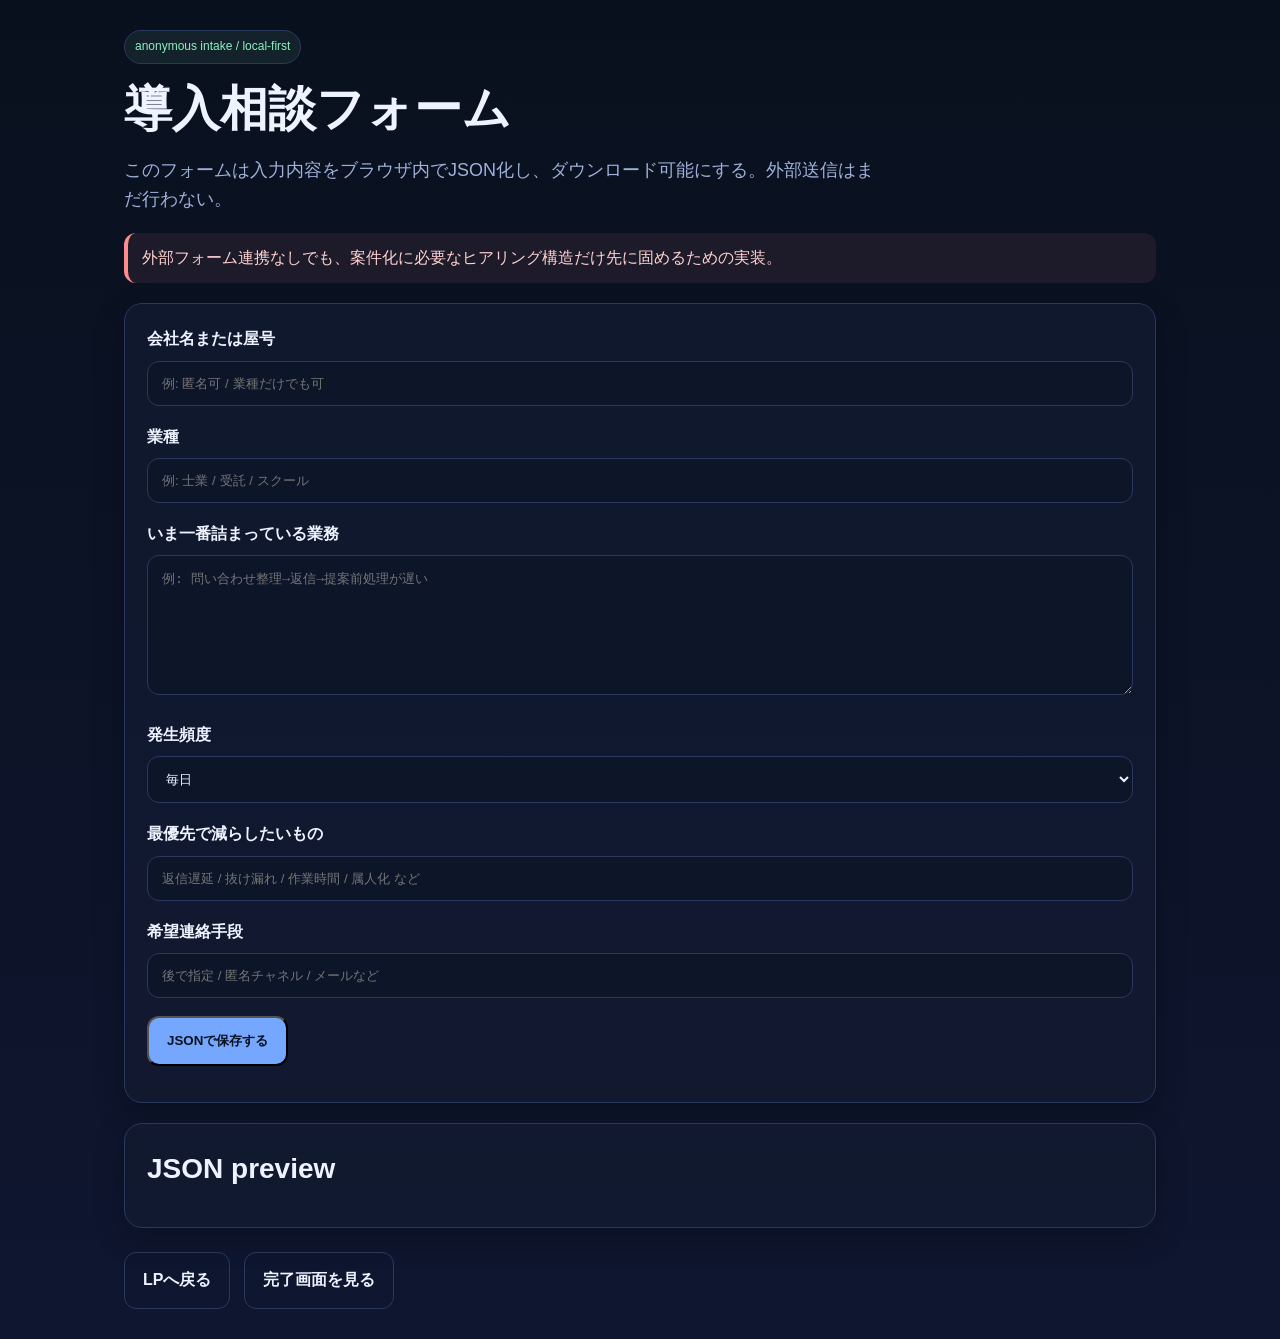
==== intake.html @ f667c258 "Deploy static site" ====
<!doctype html>
<html lang="ja">
<head>
  <meta charset="utf-8">
  <meta name="viewport" content="width=device-width, initial-scale=1">
  <title>導入相談フォーム | SignalOps Lab</title>
  <link rel="stylesheet" href="assets/style.css">
</head>
<body>
  <main class="container section">
    <div class="badge">anonymous intake / local-first</div>
    <h1>導入相談フォーム</h1>
    <p class="lead">このフォームは入力内容をブラウザ内でJSON化し、ダウンロード可能にする。外部送信はまだ行わない。</p>
    <div class="notice">外部フォーム連携なしでも、案件化に必要なヒアリング構造だけ先に固めるための実装。</div>
    <form id="intake-form" class="card" style="margin-top:20px;">
      <div class="form-row">
        <label for="company">会社名または屋号</label>
        <input id="company" name="company" placeholder="例: 匿名可 / 業種だけでも可">
      </div>
      <div class="form-row">
        <label for="industry">業種</label>
        <input id="industry" name="industry" placeholder="例: 士業 / 受託 / スクール">
      </div>
      <div class="form-row">
        <label for="pain">いま一番詰まっている業務</label>
        <textarea id="pain" name="pain" placeholder="例: 問い合わせ整理→返信→提案前処理が遅い"></textarea>
      </div>
      <div class="form-row">
        <label for="volume">発生頻度</label>
        <select id="volume" name="volume">
          <option value="daily">毎日</option>
          <option value="weekly">毎週</option>
          <option value="monthly">毎月</option>
        </select>
      </div>
      <div class="form-row">
        <label for="goal">最優先で減らしたいもの</label>
        <input id="goal" name="goal" placeholder="返信遅延 / 抜け漏れ / 作業時間 / 属人化 など">
      </div>
      <div class="form-row">
        <label for="contact_mode">希望連絡手段</label>
        <input id="contact_mode" name="contact_mode" placeholder="後で指定 / 匿名チャネル / メールなど">
      </div>
      <button class="button" type="submit">JSONで保存する</button>
      <p id="status" class="small"></p>
    </form>

    <section class="card" style="margin-top:20px;">
      <h2>JSON preview</h2>
      <pre id="json-preview" style="white-space: pre-wrap; color: var(--muted);"></pre>
    </section>

    <div class="cta-row">
      <a class="button secondary" href="index.html">LPへ戻る</a>
      <a class="button secondary" href="thanks.html">完了画面を見る</a>
    </div>
  </main>
  <script src="assets/app.js"></script>
</body>
</html>
---- assets/style.css ----
:root {
  --bg: #0b1020;
  --card: #121a30;
  --line: #2b385e;
  --text: #eef3ff;
  --muted: #9fb0d9;
  --accent: #75a7ff;
  --accent2: #8ef0c2;
  --danger: #ff8c8c;
}
* { box-sizing: border-box; }
body {
  margin: 0;
  font-family: Inter, -apple-system, BlinkMacSystemFont, 'Segoe UI', sans-serif;
  background: linear-gradient(180deg, #09101d 0%, #0f1630 100%);
  color: var(--text);
  line-height: 1.65;
}
a { color: var(--accent); text-decoration: none; }
a:hover { text-decoration: underline; }
.container { max-width: 1080px; margin: 0 auto; padding: 24px; }
.hero { padding: 64px 24px 36px; }
.hero-proof {
  display: grid;
  grid-template-columns: repeat(3, minmax(0, 1fr));
  gap: 14px;
  margin-top: 24px;
}
.proof-item {
  background: rgba(18,26,48,0.72);
  border: 1px solid var(--line);
  border-radius: 16px;
  padding: 14px;
}
.proof-item strong {
  display: block;
  margin-bottom: 6px;
  font-size: 13px;
  color: var(--accent2);
}
.proof-item span {
  display: block;
  color: var(--text);
  font-size: 14px;
}
.badge {
  display: inline-block;
  border: 1px solid var(--line);
  color: var(--accent2);
  padding: 6px 10px;
  border-radius: 999px;
  font-size: 12px;
  margin-bottom: 18px;
  background: rgba(142,240,194,0.08);
}
h1 { font-size: 48px; line-height: 1.12; margin: 0 0 20px; }
h2 { font-size: 28px; margin: 0 0 12px; }
h3 { font-size: 20px; margin: 0 0 8px; }
p.lead { color: var(--muted); font-size: 18px; max-width: 760px; }
.microcopy { color: var(--muted); font-size: 13px; margin-top: 12px; }
.grid { display: grid; gap: 20px; }
.grid-3 { grid-template-columns: repeat(auto-fit, minmax(220px, 1fr)); }
.grid-2 { grid-template-columns: repeat(auto-fit, minmax(280px, 1fr)); }
.card {
  background: rgba(18,26,48,0.88);
  border: 1px solid var(--line);
  border-radius: 18px;
  padding: 22px;
  box-shadow: 0 10px 30px rgba(0,0,0,0.25);
}
.cta-row { display: flex; gap: 14px; flex-wrap: wrap; margin-top: 24px; }
.button {
  display: inline-block;
  background: var(--accent);
  color: #08111f;
  padding: 14px 18px;
  border-radius: 12px;
  font-weight: 700;
}
.button.secondary {
  background: transparent;
  color: var(--text);
  border: 1px solid var(--line);
}
.button:hover { text-decoration: none; filter: brightness(1.03); }
.list { padding-left: 18px; color: var(--muted); }
.section { padding: 30px 24px; }
.kpi { font-size: 30px; font-weight: 800; }
.small { color: var(--muted); font-size: 14px; }
.form-row { margin-bottom: 18px; }
label { display: block; margin-bottom: 8px; font-weight: 600; }
input, textarea, select {
  width: 100%;
  padding: 14px;
  border-radius: 12px;
  border: 1px solid var(--line);
  background: #0d1529;
  color: var(--text);
}
textarea { min-height: 140px; resize: vertical; }
.notice {
  border-left: 4px solid var(--danger);
  background: rgba(255,140,140,0.08);
  padding: 12px 14px;
  border-radius: 12px;
  color: #ffd2d2;
}
.footer { padding: 30px 24px 60px; color: var(--muted); font-size: 14px; }
code.inline { background: rgba(255,255,255,0.08); padding: 2px 6px; border-radius: 6px; }

@media (max-width: 900px) {
  .hero-proof { grid-template-columns: 1fr; }
}

@media (max-width: 640px) {
  .container { padding: 18px; }
  .hero { padding: 28px 18px 18px; }
  .section { padding: 18px; }
  h1 { font-size: 32px; line-height: 1.2; }
  h2 { font-size: 24px; }
  h3 { font-size: 18px; }
  p.lead { font-size: 16px; }
  .kpi { font-size: 24px; }
  .card { padding: 18px; border-radius: 16px; }
  .cta-row { flex-direction: column; }
  .button { width: 100%; text-align: center; }
  input, textarea, select { font-size: 16px; }
}
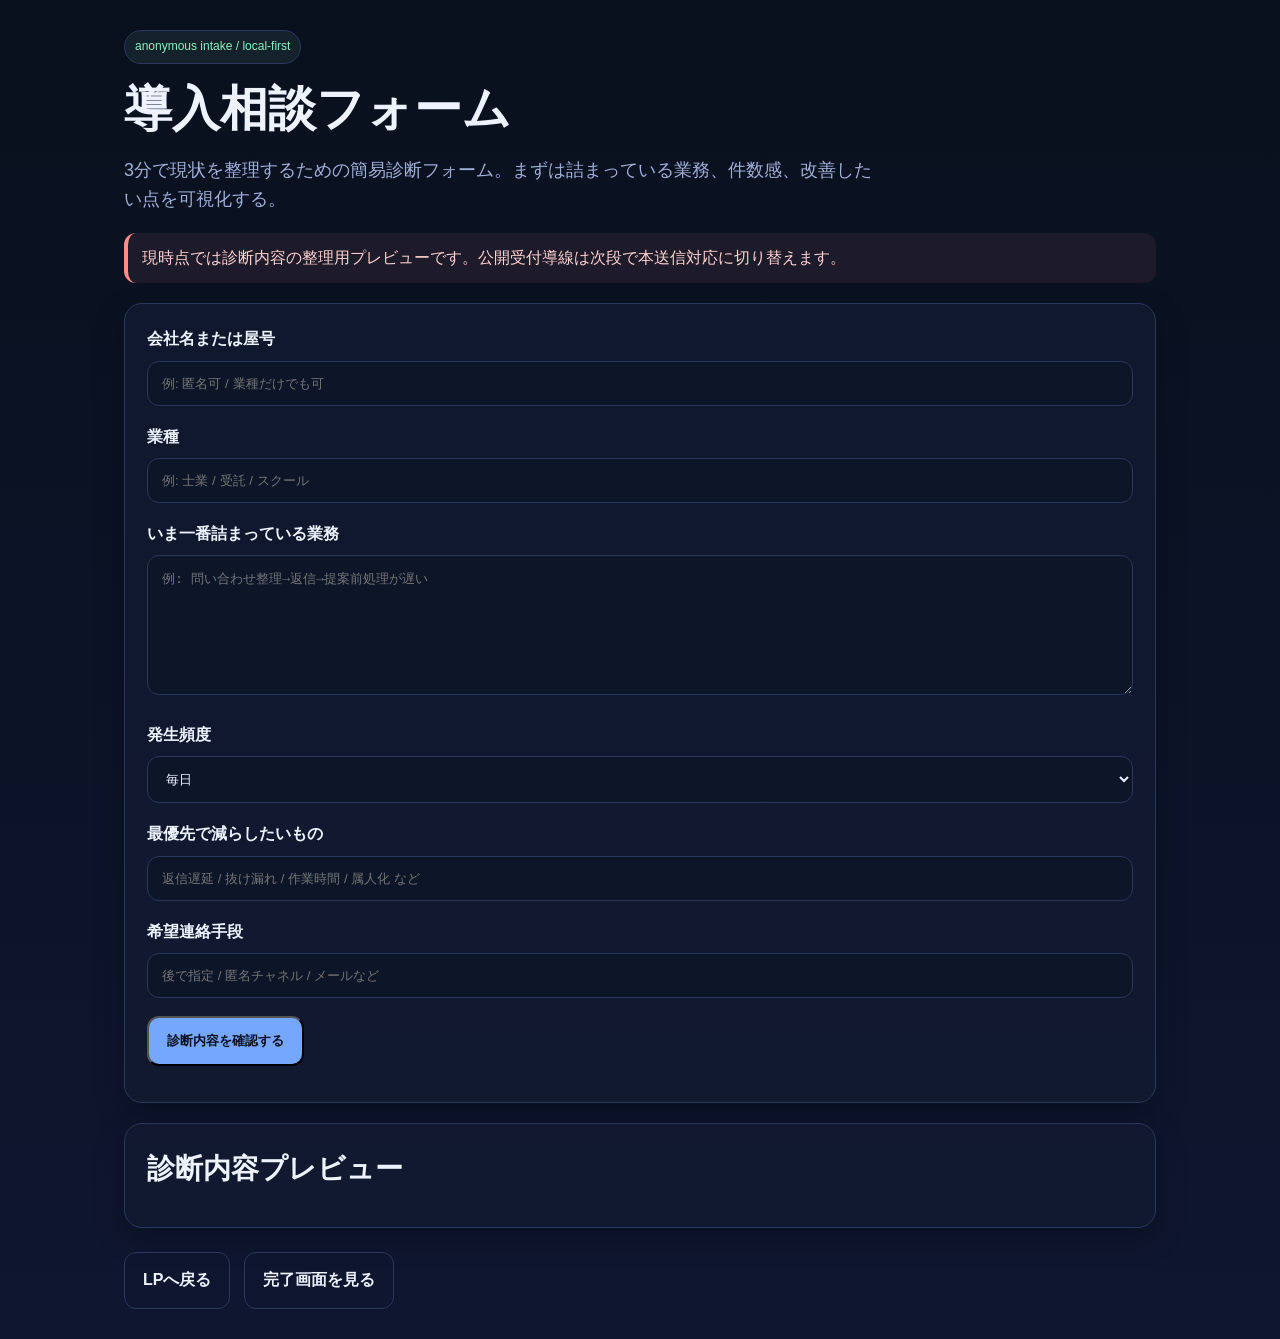
==== commit 54538bed: "Refine intake copy" ====
--- a/intake.html
+++ b/intake.html
@@ -10,8 +10,8 @@
   <main class="container section">
     <div class="badge">anonymous intake / local-first</div>
     <h1>導入相談フォーム</h1>
-    <p class="lead">このフォームは入力内容をブラウザ内でJSON化し、ダウンロード可能にする。外部送信はまだ行わない。</p>
-    <div class="notice">外部フォーム連携なしでも、案件化に必要なヒアリング構造だけ先に固めるための実装。</div>
+    <p class="lead">3分で現状を整理するための簡易診断フォーム。まずは詰まっている業務、件数感、改善したい点を可視化する。</p>
+    <div class="notice">現時点では診断内容の整理用プレビューです。公開受付導線は次段で本送信対応に切り替えます。</div>
     <form id="intake-form" class="card" style="margin-top:20px;">
       <div class="form-row">
         <label for="company">会社名または屋号</label>
@@ -41,12 +41,12 @@
         <label for="contact_mode">希望連絡手段</label>
         <input id="contact_mode" name="contact_mode" placeholder="後で指定 / 匿名チャネル / メールなど">
       </div>
-      <button class="button" type="submit">JSONで保存する</button>
+      <button class="button" type="submit">診断内容を確認する</button>
       <p id="status" class="small"></p>
     </form>
 
     <section class="card" style="margin-top:20px;">
-      <h2>JSON preview</h2>
+      <h2>診断内容プレビュー</h2>
       <pre id="json-preview" style="white-space: pre-wrap; color: var(--muted);"></pre>
     </section>
 
